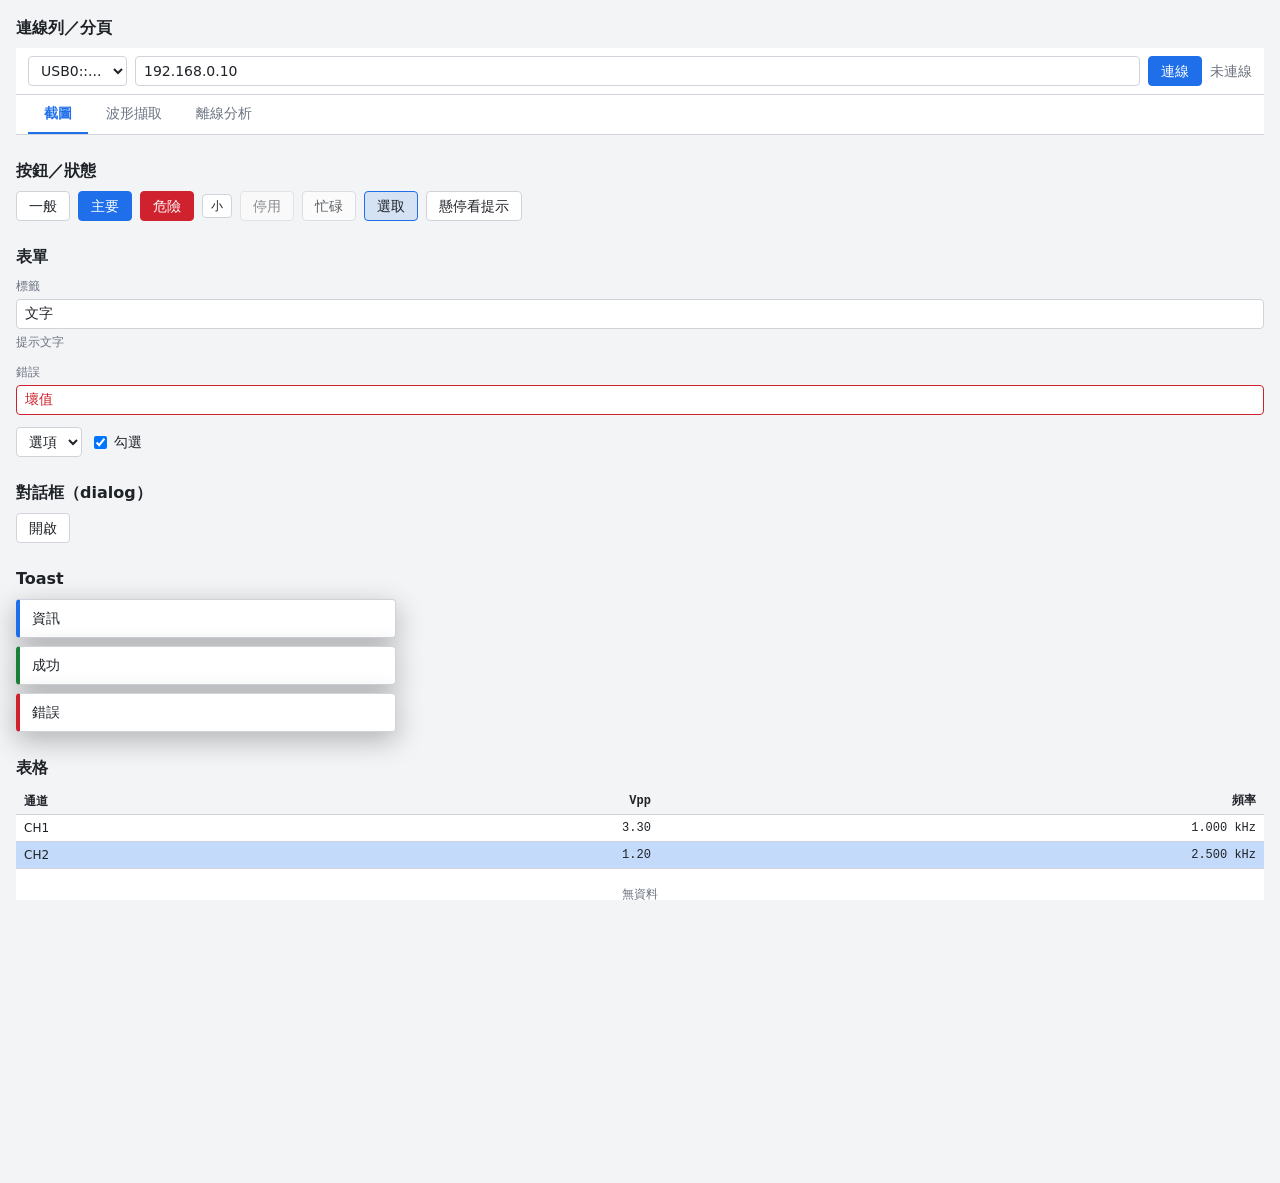
==== scope_tool/web/static/styleguide.html @ b8561c3a "P1：後端橋接、分析服務、圖表核心、表格/游標、連線/截圖/擷取頁、樣式（各 lane 自檢通過） Co-Authored-By: Claude Sonnet 5.5 <noreply@anthrop" ====
<!doctype html>
<html lang="zh-Hant"><head><meta charset="utf-8"><meta name="viewport" content="width=device-width, initial-scale=1">
<title>樣式指南</title><link rel="stylesheet" href="css/app.css"><link rel="stylesheet" href="css/analysis.css">
<style>body{overflow:auto;padding:16px}section{margin-bottom:24px}h2{font-size:16px;margin:0 0 8px}</style></head>
<body>
<section><h2>連線列／分頁</h2>
<div class="connbar"><select class="select"><option>USB0::...</option></select><input class="input grow" value="192.168.0.10"><button class="btn btn--primary">連線</button><span class="muted">未連線</span></div>
<div class="tabs"><button class="tab tab--active">截圖</button><button class="tab">波形擷取</button><button class="tab">離線分析</button></div></section>
<section><h2>按鈕／狀態</h2><div class="row">
<button class="btn">一般</button><button class="btn btn--primary">主要</button><button class="btn btn--danger">危險</button><button class="btn btn--small">小</button>
<button class="btn is-disabled">停用</button><button class="btn is-busy">忙碌</button><button class="btn is-selected">選取</button><button class="btn" data-tip="這是 tooltip">懸停看提示</button></div></section>
<section><h2>表單</h2>
<div class="field"><label class="field__label">標籤</label><input class="input" value="文字"><span class="field__hint">提示文字</span></div>
<div class="field"><label class="field__label">錯誤</label><input class="input is-error" value="壞值"></div>
<div class="row"><select class="select"><option>選項</option></select><label class="check"><input type="checkbox" checked>勾選</label></div></section>
<section><h2>對話框（dialog）</h2><button class="btn" onclick="document.getElementById('d').showModal()">開啟</button>
<dialog id="d" class="dlg"><h3 class="dlg__title">標題</h3><div class="dlg__body"><p class="dlg__msg">訊息內容</p></div>
<div class="dlg__actions"><button class="btn" onclick="d.close()">取消</button><button class="btn btn--primary" onclick="d.close()">確定</button></div></dialog></section>
<section><h2>Toast</h2><div class="toast-host" style="position:static"><div class="toast toast--info">資訊</div><div class="toast toast--ok">成功</div><div class="toast toast--error">錯誤</div></div></section>
<section><h2>表格</h2><table class="table table--num"><thead><tr><th>通道</th><th>Vpp</th><th>頻率</th></tr></thead>
<tbody><tr><td>CH1</td><td>3.30</td><td>1.000 kHz</td></tr><tr class="is-selected"><td>CH2</td><td>1.20</td><td>2.500 kHz</td></tr><tr><td colspan="3" class="table__empty">無資料</td></tr></tbody></table></section>
<section><h2>分析頁工具列／通道列</h2><div class="analysis__toolbar"><button class="btn btn--small">載入</button><span class="muted">toolbar</span></div>
<div class="chanbar" style="margin-top:8px"><span class="chip chip--selected"><span class="chip__name" style="color:var(--c-ch1)">CH1</span><button class="chip__remove">×</button></span>
<span class="chip"><span class="chip__name" style="color:var(--c-ch2)">CH2</span><button class="chip__remove">×</button></span></div></section>
<section><h2>通道色</h2><div class="row" style="background:var(--c-plot-bg);padding:8px">
<b style="color:var(--c-ch1)">CH1</b><b style="color:var(--c-ch2)">CH2</b><b style="color:var(--c-ch3)">CH3</b><b style="color:var(--c-ch4)">CH4</b><b style="color:var(--c-ch5)">CH5</b><b style="color:var(--c-ch6)">CH6</b></div></section>
</body></html>
---- scope_tool/web/static/css/app.css ----
/* 示波器工具 App 樣式（L6）。淺色主題；僅圖區為黑底。無外部字型／URL。 */
:root {
  --c-bg: #f3f4f6; --c-surface: #fff; --c-border: #d0d4da;
  --c-text: #1f2328; --c-text-dim: #6b7280;
  --c-accent: #1f6feb; --c-accent-text: #fff;
  --c-danger: #cf222e; --c-ok: #1a7f37; --c-warn: #9a6700; --c-focus: #4493f8;
  --c-plot-bg: #000; --c-plot-grid: #2a2a2a; --c-plot-axis: #888; --c-plot-text: #ddd;
  --c-ch1: #ffcc00; --c-ch2: #00d0ff; --c-ch3: #ff5fbf; --c-ch4: #7be36b; --c-ch5: #ff8a3d; --c-ch6: #b79cff;
  --c-cursor1: #ffffff; --c-cursor2: #ff6b6b;
  --sp-1: 4px; --sp-2: 8px; --sp-3: 12px; --sp-4: 16px;
  --font-ui: "PingFang TC", "Microsoft JhengHei", system-ui, sans-serif;
  --font-mono: ui-monospace, Menlo, Consolas, "Courier New", monospace;
  --fs-sm: 12px; --fs-base: 14px; --fs-lg: 16px;
  --radius: 4px; --shadow-dlg: 0 8px 28px rgba(0,0,0,.28); --h-control: 30px;
}
*, *::before, *::after { box-sizing: border-box; }
html, body { margin: 0; height: 100%; overflow-x: hidden; }
body { background: var(--c-bg); color: var(--c-text); font: var(--fs-base)/1.5 var(--font-ui); }
[hidden] { display: none !important; }
:focus-visible { outline: 2px solid var(--c-focus); outline-offset: 1px; }

/* 外框：連線列／分頁／頁面 */
.app { display: flex; flex-direction: column; height: 100vh; min-width: 0; }
.connbar { display: flex; flex-wrap: wrap; align-items: center; gap: var(--sp-2); padding: var(--sp-2) var(--sp-3);
  background: var(--c-surface); border-bottom: 1px solid var(--c-border); }
.tabs { display: flex; gap: 2px; padding: 0 var(--sp-3); background: var(--c-surface); border-bottom: 1px solid var(--c-border); }
.tab { font: inherit; padding: var(--sp-2) var(--sp-4); border: 0; border-bottom: 2px solid transparent;
  background: none; color: var(--c-text-dim); cursor: pointer; }
.tab:hover { color: var(--c-text); }
.tab--active { color: var(--c-accent); border-bottom-color: var(--c-accent); font-weight: 600; }
.pages { flex: 1; min-height: 0; position: relative; }
.page { position: absolute; inset: 0; overflow: auto; padding: var(--sp-3); }
.legacy-warning { padding: var(--sp-4); background: #fff8c5; color: var(--c-warn); border-bottom: 1px solid var(--c-warn); }

/* 控制項 */
.btn, .input, .select { font: inherit; height: var(--h-control); border-radius: var(--radius); border: 1px solid var(--c-border);
  background: var(--c-surface); color: var(--c-text); }
.btn { padding: 0 var(--sp-3); cursor: pointer; white-space: nowrap; }
.btn:hover { border-color: var(--c-accent); }
.btn--primary { background: var(--c-accent); border-color: var(--c-accent); color: var(--c-accent-text); }
.btn--primary:hover { filter: brightness(1.1); }
.btn--danger { background: var(--c-danger); border-color: var(--c-danger); color: #fff; }
.btn--small { height: 24px; padding: 0 var(--sp-2); font-size: var(--fs-sm); }
.input, .select { padding: 0 var(--sp-2); min-width: 0; }
.input:focus, .select:focus { border-color: var(--c-focus); outline: none; box-shadow: 0 0 0 2px color-mix(in srgb, var(--c-focus) 35%, transparent); }
.check { display: inline-flex; align-items: center; gap: var(--sp-1); cursor: pointer; }
.field { display: flex; flex-direction: column; gap: var(--sp-1); margin-bottom: var(--sp-3); }
.field__label { font-size: var(--fs-sm); color: var(--c-text-dim); }
.field__hint { font-size: var(--fs-sm); color: var(--c-text-dim); }
.row { display: flex; flex-wrap: wrap; align-items: center; gap: var(--sp-2); }
.grow { flex: 1 1 0; min-width: 0; }
.muted { color: var(--c-text-dim); }

/* 狀態（任何元素可加） */
.is-disabled, :disabled { opacity: .5; cursor: not-allowed; pointer-events: none; }
.is-busy { cursor: progress; opacity: .7; pointer-events: none; }
.is-error { border-color: var(--c-danger) !important; color: var(--c-danger); }
.is-selected { background: color-mix(in srgb, var(--c-accent) 14%, transparent); border-color: var(--c-accent); }

/* 對話框／toast */
.dlg { border: 1px solid var(--c-border); border-radius: 8px; padding: 0; min-width: 320px; max-width: min(560px, 92vw);
  background: var(--c-surface); color: var(--c-text); box-shadow: var(--shadow-dlg); }
.dlg::backdrop { background: rgba(0,0,0,.4); }
.dlg__title { margin: 0; padding: var(--sp-3) var(--sp-4); font-size: var(--fs-lg); font-weight: 600; border-bottom: 1px solid var(--c-border); }
.dlg__body { padding: var(--sp-4); }
.dlg__msg { margin: 0 0 var(--sp-3); white-space: pre-wrap; word-break: break-word; }
.dlg__actions { display: flex; justify-content: flex-end; gap: var(--sp-2); padding: var(--sp-3) var(--sp-4); border-top: 1px solid var(--c-border); }
.toast-host { position: fixed; right: var(--sp-4); bottom: var(--sp-4); z-index: 1000; display: flex; flex-direction: column; gap: var(--sp-2); max-width: min(380px, 90vw); }
.toast { padding: var(--sp-2) var(--sp-3); border-radius: var(--radius); background: var(--c-surface); border: 1px solid var(--c-border);
  border-left: 4px solid var(--c-accent); box-shadow: var(--shadow-dlg); word-break: break-word; }
.toast--info { border-left-color: var(--c-accent); }
.toast--ok { border-left-color: var(--c-ok); }
.toast--error { border-left-color: var(--c-danger); }

/* 表格 */
.table { width: 100%; border-collapse: collapse; background: var(--c-surface); font-size: var(--fs-sm); }
.table th, .table td { padding: var(--sp-1) var(--sp-2); border-bottom: 1px solid var(--c-border); text-align: left; }
.table th { background: var(--c-bg); font-weight: 600; position: sticky; top: 0; }
.table--num td, .table--num th { text-align: right; font-family: var(--font-mono); font-variant-numeric: tabular-nums; }
.table--num td:first-child, .table--num th:first-child { text-align: left; font-family: var(--font-ui); }
.table__empty { text-align: center !important; color: var(--c-text-dim); padding: var(--sp-4) !important; }
.table tr.is-selected td { background: color-mix(in srgb, var(--c-accent) 14%, transparent); }

/* tooltip：任何元素加 data-tip="文字" */
[data-tip] { position: relative; }
[data-tip]:hover::after { content: attr(data-tip); position: absolute; left: 0; top: 100%; margin-top: 4px; z-index: 900;
  padding: var(--sp-1) var(--sp-2); background: #222; color: #fff; font-size: var(--fs-sm); border-radius: var(--radius);
  white-space: nowrap; pointer-events: none; }

/* 離線分析頁骨架。圖表類別 plot plot__canvas plot__overlay split split__handle 由 L4 analysis.css 定義，此處不重複 */
.analysis { display: grid; grid-template-columns: 240px minmax(0, 1fr); grid-template-rows: auto minmax(0, 1fr) auto;
  grid-template-areas: "tool tool" "side plot" "side results"; gap: var(--sp-2); height: 100%; min-height: 0; }
.analysis__toolbar { grid-area: tool; display: flex; flex-wrap: wrap; align-items: center; gap: var(--sp-2);
  padding: var(--sp-2); background: var(--c-surface); border: 1px solid var(--c-border); border-radius: var(--radius); }
.analysis__side { grid-area: side; overflow: auto; padding: var(--sp-2); background: var(--c-surface); border: 1px solid var(--c-border); border-radius: var(--radius); }
.analysis__plot { grid-area: plot; min-width: 0; min-height: 0; background: var(--c-plot-bg); border-radius: var(--radius); }
.analysis__results { grid-area: results; max-height: 30vh; overflow: auto; background: var(--c-surface); border: 1px solid var(--c-border); border-radius: var(--radius); }
.chanbar { display: flex; flex-wrap: wrap; gap: var(--sp-1); }
.chip { display: inline-flex; align-items: center; gap: var(--sp-1); height: 24px; padding: 0 var(--sp-2); font-size: var(--fs-sm);
  border: 1px solid var(--c-border); border-radius: 12px; background: var(--c-surface); cursor: pointer; }
.chip--selected { border-color: var(--c-accent); background: color-mix(in srgb, var(--c-accent) 14%, transparent); }
.chip__name { max-width: 14em; overflow: hidden; text-overflow: ellipsis; white-space: nowrap; }
.chip__remove { border: 0; background: none; color: var(--c-text-dim); cursor: pointer; padding: 0 2px; font: inherit; }
.chip__remove:hover { color: var(--c-danger); }

/* 窄版（約 900 px 以下）：側欄移到圖上方 */
@media (max-width: 900px) {
  .analysis { grid-template-columns: minmax(0, 1fr); grid-template-rows: auto auto minmax(240px, 1fr) auto;
    grid-template-areas: "tool" "side" "plot" "results"; }
  .analysis__side { max-height: 30vh; }
  .dlg { min-width: 0; }
}
---- scope_tool/web/static/css/analysis.css ----
/* 分析頁（L4）。使用 L6 的 token，均附備援值；圖區黑底。 */
.analysis { display: flex; flex-direction: column; gap: var(--sp-2, 8px); height: 100%; min-height: 560px; }
.analysis__toolbar { flex: 0 0 auto; }
.analysis__body { display: flex; gap: var(--sp-2, 8px); flex: 1 1 auto; min-height: 360px; }
.analysis__side { flex: 0 0 auto; }
.analysis__plot { flex: 1 1 auto; min-width: 0; display: flex; flex-direction: column; gap: 4px; }
.analysis__results { flex: 0 0 auto; max-height: 40vh; overflow: auto; }
.analysis__overview { flex: 0 0 90px; position: relative; background: var(--c-plot-bg, #000); }
.analysis__main { flex: 3 1 0; min-height: 240px; position: relative; background: var(--c-plot-bg, #000); }
.analysis__fft { flex: 2 1 0; min-height: 160px; display: flex; flex-direction: column; background: var(--c-surface, #fff); }
.analysis__fft[hidden], .analysis__overview[hidden] { display: none; }
.analysis__fftbar { display: flex; flex-wrap: wrap; align-items: center; gap: var(--sp-2, 8px); font-size: var(--fs-sm, 12px); }
.analysis__fftplot { flex: 1 1 auto; position: relative; background: var(--c-plot-bg, #000); min-height: 120px; }
.analysis__placeholder { color: var(--c-text-dim, #888); font-size: var(--fs-sm, 12px); padding: var(--sp-1, 4px); }
.plot__canvas { position: absolute; inset: 0; display: block; touch-action: none; user-select: none; }
.plot__overlay { position: absolute; right: 6px; top: 4px; color: var(--c-plot-text, #ccc); font-size: 11px; pointer-events: none; }
@media (max-width: 900px) { .analysis__body { flex-direction: column; } }
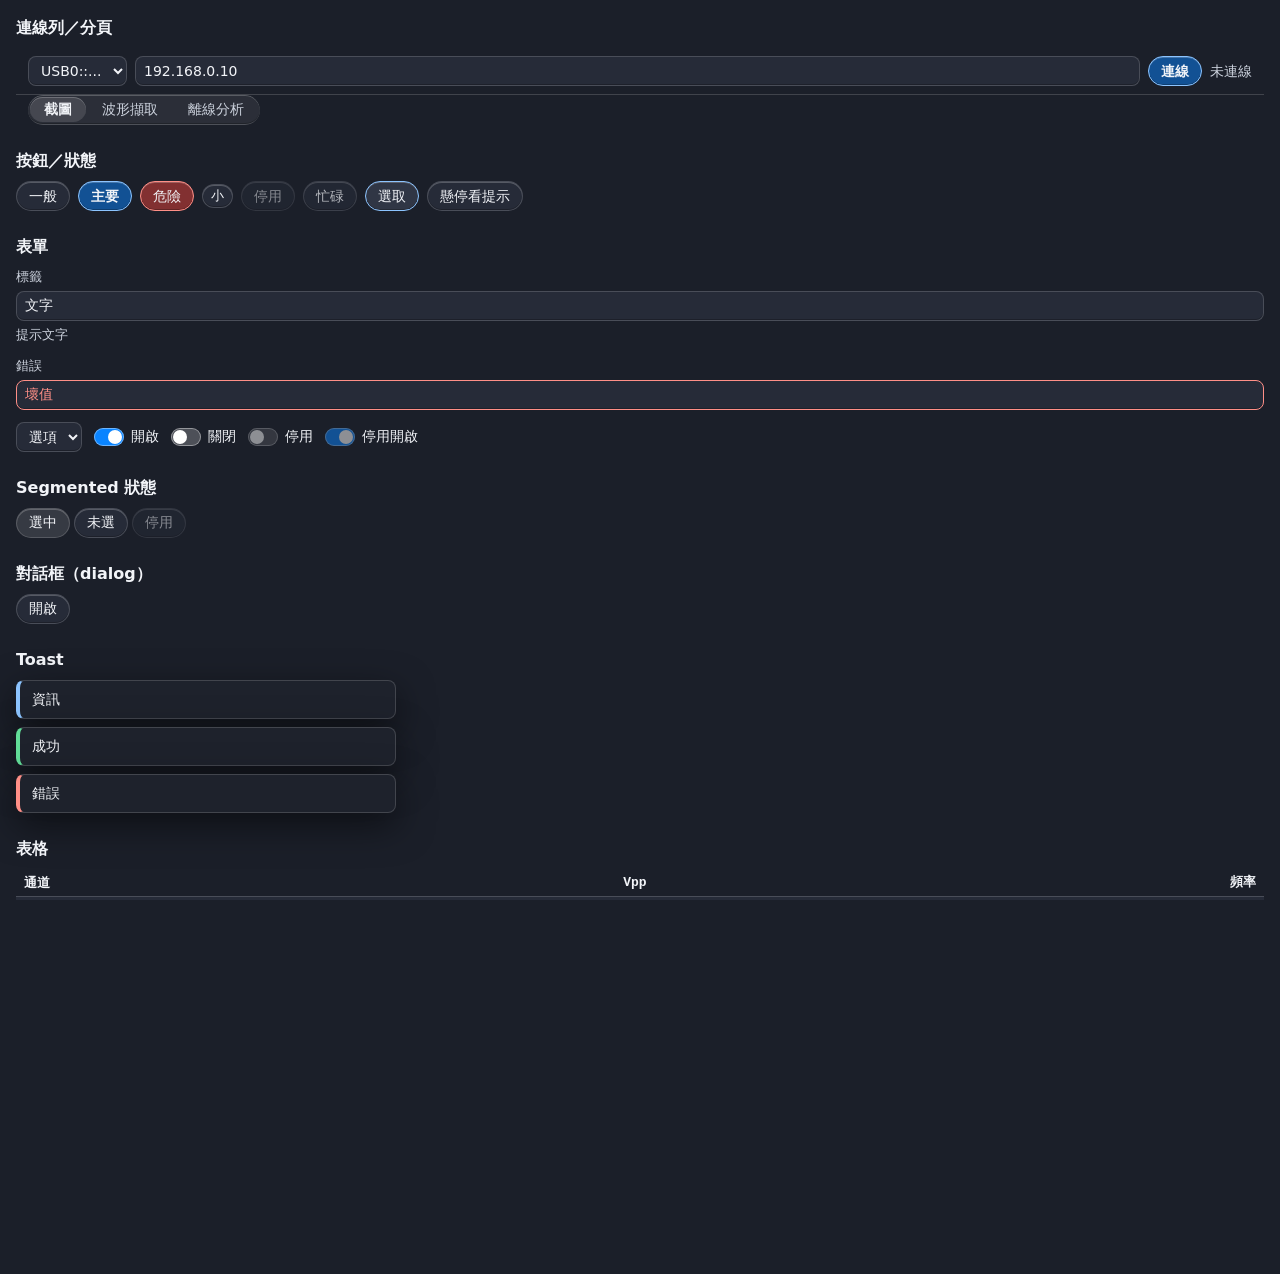
==== commit 00845608: "Liquid Glass P1：tokens、glass.css、全域元件、降級、glass_smoke 檢查 Co-Authored-By: Claude Sonnet 5.5 <noreply@a" ====
--- a/scope_tool/web/static/styleguide.html
+++ b/scope_tool/web/static/styleguide.html
@@ -1,6 +1,7 @@
 <!doctype html>
 <html lang="zh-Hant"><head><meta charset="utf-8"><meta name="viewport" content="width=device-width, initial-scale=1">
 <title>樣式指南</title><link rel="stylesheet" href="css/app.css"><link rel="stylesheet" href="css/analysis.css">
+<link rel="stylesheet" href="css/glass.css">
 <style>body{overflow:auto;padding:16px}section{margin-bottom:24px}h2{font-size:16px;margin:0 0 8px}</style></head>
 <body>
 <section><h2>連線列／分頁</h2>
@@ -8,11 +9,12 @@
 <div class="tabs"><button class="tab tab--active">截圖</button><button class="tab">波形擷取</button><button class="tab">離線分析</button></div></section>
 <section><h2>按鈕／狀態</h2><div class="row">
 <button class="btn">一般</button><button class="btn btn--primary">主要</button><button class="btn btn--danger">危險</button><button class="btn btn--small">小</button>
-<button class="btn is-disabled">停用</button><button class="btn is-busy">忙碌</button><button class="btn is-selected">選取</button><button class="btn" data-tip="這是 tooltip">懸停看提示</button></div></section>
+<button class="btn" disabled>停用</button><button class="btn is-busy">忙碌</button><button class="btn is-selected">選取</button><button class="btn" data-tip="這是 tooltip">懸停看提示</button></div></section>
 <section><h2>表單</h2>
 <div class="field"><label class="field__label">標籤</label><input class="input" value="文字"><span class="field__hint">提示文字</span></div>
 <div class="field"><label class="field__label">錯誤</label><input class="input is-error" value="壞值"></div>
-<div class="row"><select class="select"><option>選項</option></select><label class="check"><input type="checkbox" checked>勾選</label></div></section>
+<div class="row"><select class="select"><option>選項</option></select><label class="check"><input type="checkbox" checked>開啟</label><label class="check"><input type="checkbox">關閉</label><label class="check"><input type="checkbox" disabled>停用</label><label class="check"><input type="checkbox" checked disabled>停用開啟</label></div></section>
+<section><h2>Segmented 狀態</h2><div class="analysis__resultTabs"><button class="btn" aria-selected="true">選中</button><button class="btn" aria-selected="false">未選</button><button class="btn" disabled>停用</button></div></section>
 <section><h2>對話框（dialog）</h2><button class="btn" onclick="document.getElementById('d').showModal()">開啟</button>
 <dialog id="d" class="dlg"><h3 class="dlg__title">標題</h3><div class="dlg__body"><p class="dlg__msg">訊息內容</p></div>
 <div class="dlg__actions"><button class="btn" onclick="d.close()">取消</button><button class="btn btn--primary" onclick="d.close()">確定</button></div></dialog></section>
--- a/scope_tool/web/static/css/app.css
+++ b/scope_tool/web/static/css/app.css
@@ -1,17 +1,27 @@
-/* 示波器工具 App 樣式（L6）。淺色主題；僅圖區為黑底。無外部字型／URL。 */
+/* 示波器工具 App 樣式（L6）。Liquid Glass 深色單一主題；圖區為黑底。無外部字型／URL。 */
 :root {
-  --c-bg: #f3f4f6; --c-surface: #fff; --c-border: #d0d4da;
-  --c-text: #1f2328; --c-text-dim: #6b7280;
-  --c-accent: #1f6feb; --c-accent-text: #fff;
-  --c-danger: #cf222e; --c-ok: #1a7f37; --c-warn: #9a6700; --c-focus: #4493f8;
-  --c-plot-bg: #000; --c-plot-grid: #2a2a2a; --c-plot-axis: #888; --c-plot-text: #ddd;
-  --c-ch1: #ffcc00; --c-ch2: #00d0ff; --c-ch3: #ff5fbf; --c-ch4: #7be36b; --c-ch5: #ff8a3d; --c-ch6: #b79cff;
-  --c-cursor1: #ffffff; --c-cursor2: #ff6b6b;
+  color-scheme: dark;
+  --bg-app: radial-gradient(120% 80% at 15% 0%, #343a4a 0%, transparent 60%), linear-gradient(160deg, #2b3040 0%, #1d212c 55%, #12141b 100%);
+  --c-bg: #1b1f29; --c-surface: #262b38; --c-surface-hi: #303645;
+  --c-overlay: rgba(30,34,44,.94); --c-overlay-solid: #1e222c;
+  --c-border: rgba(255,255,255,.16); --c-border-strong: rgba(255,255,255,.40);
+  --glass-fill: rgba(255,255,255,.07); --glass-fill-hover: rgba(255,255,255,.12); --glass-fill-active: rgba(255,255,255,.12);
+  --glass-hi: inset 0 1px 0 rgba(255,255,255,.22); --glass-lo: inset 0 -1px 0 rgba(0,0,0,.25);
+  --shadow-glass: 0 6px 20px rgba(0,0,0,.30);
+  --c-text: #f2f4f8; --c-text-dim: #cdd3de;
+  --c-accent: #8cc4ff; --c-accent-text: #0b1220; --c-primary-fill: rgba(10,132,255,.50);
+  --c-danger: #ff8f87; --c-danger-fill: rgba(255,69,58,.45);
+  --c-ok: #62dd98; --c-warn: #f7cd5f; --c-focus: #9cc8ff;
+  --radius-ctl: 8px; --radius-lg: 16px; --radius-pill: 999px;
+  --c-plot-bg: #000; --c-plot-grid: #3a3a3a; --c-plot-axis: #8a8a8a; --c-plot-text: #d4d4d4;
+  --c-amber: #f5b942; --c-fft-trace: #b79cff; --c-fft-peak: #ff8f6b; --c-ov-window: #78a0ff; --c-ov-shade: rgba(120,160,255,.25);
+  --c-ch1: #F0E442; --c-ch2: #56B4E9; --c-ch3: #E58FC4; --c-ch4: #3DD6A3; --c-ch5: #E69F00; --c-ch6: #b79cff;
+  --c-cursor1: #ffffff; --c-cursor2: #ff8f6b;
   --sp-1: 4px; --sp-2: 8px; --sp-3: 12px; --sp-4: 16px;
   --font-ui: "PingFang TC", "Microsoft JhengHei", system-ui, sans-serif;
   --font-mono: ui-monospace, Menlo, Consolas, "Courier New", monospace;
-  --fs-sm: 12px; --fs-base: 14px; --fs-lg: 16px;
-  --radius: 4px; --shadow-dlg: 0 8px 28px rgba(0,0,0,.28); --h-control: 30px;
+  --fs-xs: 12px; --fs-sm: 13px; --fs-base: 14px; --fs-lg: 16px;
+  --radius: 4px; --shadow-dlg: 0 12px 36px rgba(0,0,0,.50); --h-control: 30px;
 }
 *, *::before, *::after { box-sizing: border-box; }
 html, body { margin: 0; height: 100%; overflow-x: hidden; }
@@ -20,29 +30,35 @@
 :focus-visible { outline: 2px solid var(--c-focus); outline-offset: 1px; }
 
 /* 外框：連線列／分頁／頁面 */
-.app { display: flex; flex-direction: column; height: 100vh; min-width: 0; }
+.app { background: var(--bg-app); display: flex; flex-direction: column; height: 100vh; min-width: 0; }
 .connbar { display: flex; flex-wrap: wrap; align-items: center; gap: var(--sp-2); padding: var(--sp-2) var(--sp-3);
-  background: var(--c-surface); border-bottom: 1px solid var(--c-border); }
-.tabs { display: flex; gap: 2px; padding: 0 var(--sp-3); background: var(--c-surface); border-bottom: 1px solid var(--c-border); }
-.tab { font: inherit; padding: var(--sp-2) var(--sp-4); border: 0; border-bottom: 2px solid transparent;
+  background: transparent; border-bottom: 1px solid var(--c-border); }
+.tabs { display: flex; gap: 2px; width: fit-content; margin: 0 var(--sp-3); padding: 2px;
+  background: var(--glass-fill); border-bottom: 1px solid var(--c-border); border-radius: var(--radius-pill); box-shadow: var(--glass-hi), var(--glass-lo); }
+.tab { font: inherit; padding: 2px 14px; border: 0; border-radius: var(--radius-pill);
   background: none; color: var(--c-text-dim); cursor: pointer; }
-.tab:hover { color: var(--c-text); }
-.tab--active { color: var(--c-accent); border-bottom-color: var(--c-accent); font-weight: 600; }
+.tab:hover { color: var(--c-text); background: var(--glass-fill-hover); }
+.tab--active { color: var(--c-text); background: var(--glass-fill-active); box-shadow: var(--glass-hi); font-weight: 600; }
 .pages { flex: 1; min-height: 0; position: relative; }
 .page { position: absolute; inset: 0; overflow: auto; padding: var(--sp-3); }
-.legacy-warning { padding: var(--sp-4); background: #fff8c5; color: var(--c-warn); border-bottom: 1px solid var(--c-warn); }
+.legacy-warning { padding: var(--sp-4); background: color-mix(in srgb, var(--c-warn) 15%, var(--c-surface)); color: var(--c-warn); border-bottom: 1px solid var(--c-warn); }
 
 /* 控制項 */
 .btn, .input, .select { font: inherit; height: var(--h-control); border-radius: var(--radius); border: 1px solid var(--c-border);
   background: var(--c-surface); color: var(--c-text); }
-.btn { padding: 0 var(--sp-3); cursor: pointer; white-space: nowrap; }
-.btn:hover { border-color: var(--c-accent); }
-.btn--primary { background: var(--c-accent); border-color: var(--c-accent); color: var(--c-accent-text); }
-.btn--primary:hover { filter: brightness(1.1); }
-.btn--danger { background: var(--c-danger); border-color: var(--c-danger); color: #fff; }
+.btn { border-radius: var(--radius-pill); box-shadow: var(--glass-hi), var(--glass-lo); transition: background-color 120ms, border-color 120ms; padding: 0 var(--sp-3); cursor: pointer; white-space: nowrap; }
+.btn:hover { background: var(--c-surface-hi); border-color: var(--c-accent); }
+.connbar .btn { background: var(--glass-fill); }
+.connbar .btn:hover { background: var(--glass-fill-hover); }
+.btn.btn--primary { background: var(--c-primary-fill); border-color: var(--c-accent); color: var(--c-text); font-weight: 600; }
+.btn.btn--primary:hover { background: color-mix(in srgb, var(--c-primary-fill) 90%, #0a84ff); }
+.btn.btn--danger { background: var(--c-danger-fill); border-color: var(--c-danger); color: var(--c-text); }
+.btn.btn--danger:hover { background: color-mix(in srgb, var(--c-danger-fill) 90%, #ff453a); }
+.btn:active { box-shadow: inset 0 1px 2px rgba(0,0,0,.35); }
 .btn--small { height: 24px; padding: 0 var(--sp-2); font-size: var(--fs-sm); }
-.input, .select { padding: 0 var(--sp-2); min-width: 0; }
-.input:focus, .select:focus { border-color: var(--c-focus); outline: none; box-shadow: 0 0 0 2px color-mix(in srgb, var(--c-focus) 35%, transparent); }
+.input, .select { border-radius: var(--radius-ctl); box-shadow: var(--glass-lo); padding: 0 var(--sp-2); min-width: 0; }
+.input:focus, .select:focus { border-color: var(--c-focus); outline: 2px solid var(--c-focus); outline-offset: 1px; }
+.select option { background: var(--c-overlay-solid); color: var(--c-text); }
 .check { display: inline-flex; align-items: center; gap: var(--sp-1); cursor: pointer; }
 .field { display: flex; flex-direction: column; gap: var(--sp-1); margin-bottom: var(--sp-3); }
 .field__label { font-size: var(--fs-sm); color: var(--c-text-dim); }
@@ -55,18 +71,18 @@
 .is-disabled, :disabled { opacity: .5; cursor: not-allowed; pointer-events: none; }
 .is-busy { cursor: progress; opacity: .7; pointer-events: none; }
 .is-error { border-color: var(--c-danger) !important; color: var(--c-danger); }
-.is-selected { background: color-mix(in srgb, var(--c-accent) 14%, transparent); border-color: var(--c-accent); }
+.is-selected { background: var(--c-surface-hi); border-color: var(--c-accent); }
 
 /* 對話框／toast */
-.dlg { border: 1px solid var(--c-border); border-radius: 8px; padding: 0; min-width: 320px; max-width: min(560px, 92vw);
-  background: var(--c-surface); color: var(--c-text); box-shadow: var(--shadow-dlg); }
-.dlg::backdrop { background: rgba(0,0,0,.4); }
+.dlg { border: 1px solid var(--c-border); border-radius: var(--radius-lg); padding: 0; min-width: 320px; max-width: min(560px, 92vw);
+  background: var(--c-overlay-solid); color: var(--c-text); box-shadow: var(--glass-hi), var(--shadow-dlg); }
+.dlg::backdrop { background: rgba(5,7,12,.55); }
 .dlg__title { margin: 0; padding: var(--sp-3) var(--sp-4); font-size: var(--fs-lg); font-weight: 600; border-bottom: 1px solid var(--c-border); }
 .dlg__body { padding: var(--sp-4); }
 .dlg__msg { margin: 0 0 var(--sp-3); white-space: pre-wrap; word-break: break-word; }
 .dlg__actions { display: flex; justify-content: flex-end; gap: var(--sp-2); padding: var(--sp-3) var(--sp-4); border-top: 1px solid var(--c-border); }
 .toast-host { position: fixed; right: var(--sp-4); bottom: var(--sp-4); z-index: 1000; display: flex; flex-direction: column; gap: var(--sp-2); max-width: min(380px, 90vw); }
-.toast { padding: var(--sp-2) var(--sp-3); border-radius: var(--radius); background: var(--c-surface); border: 1px solid var(--c-border);
+.toast { padding: var(--sp-2) var(--sp-3); border-radius: var(--radius-ctl); background: var(--c-overlay-solid); border: 1px solid var(--c-border);
   border-left: 4px solid var(--c-accent); box-shadow: var(--shadow-dlg); word-break: break-word; }
 .toast--info { border-left-color: var(--c-accent); }
 .toast--ok { border-left-color: var(--c-ok); }
@@ -79,12 +95,12 @@
 .table--num td, .table--num th { text-align: right; font-family: var(--font-mono); font-variant-numeric: tabular-nums; }
 .table--num td:first-child, .table--num th:first-child { text-align: left; font-family: var(--font-ui); }
 .table__empty { text-align: center !important; color: var(--c-text-dim); padding: var(--sp-4) !important; }
-.table tr.is-selected td { background: color-mix(in srgb, var(--c-accent) 14%, transparent); }
+.table tr.is-selected td { background: var(--c-surface-hi); }
 
 /* tooltip：任何元素加 data-tip="文字" */
 [data-tip] { position: relative; }
 [data-tip]:hover::after { content: attr(data-tip); position: absolute; left: 0; top: 100%; margin-top: 4px; z-index: 900;
-  padding: var(--sp-1) var(--sp-2); background: #222; color: #fff; font-size: var(--fs-sm); border-radius: var(--radius);
+  padding: var(--sp-1) var(--sp-2); background: var(--c-overlay-solid); color: var(--c-text); box-shadow: inset 0 0 0 1px var(--c-border); font-size: var(--fs-sm); border-radius: var(--radius);
   white-space: nowrap; pointer-events: none; }
 
 /* 離線分析頁骨架。圖表類別 plot plot__canvas plot__overlay split split__handle 由 L4 analysis.css 定義，此處不重複 */
@@ -94,19 +110,60 @@
   padding: var(--sp-2); background: var(--c-surface); border: 1px solid var(--c-border); border-radius: var(--radius); }
 .analysis__side { grid-area: side; overflow: auto; padding: var(--sp-2); background: var(--c-surface); border: 1px solid var(--c-border); border-radius: var(--radius); }
 .analysis__plot { grid-area: plot; min-width: 0; min-height: 0; background: var(--c-plot-bg); border-radius: var(--radius); }
-.analysis__results { grid-area: results; max-height: 30vh; overflow: auto; background: var(--c-surface); border: 1px solid var(--c-border); border-radius: var(--radius); }
-.chanbar { display: flex; flex-wrap: wrap; gap: var(--sp-1); }
-.chip { display: inline-flex; align-items: center; gap: var(--sp-1); height: 24px; padding: 0 var(--sp-2); font-size: var(--fs-sm);
-  border: 1px solid var(--c-border); border-radius: 12px; background: var(--c-surface); cursor: pointer; }
-.chip--selected { border-color: var(--c-accent); background: color-mix(in srgb, var(--c-accent) 14%, transparent); }
-.chip__name { max-width: 14em; overflow: hidden; text-overflow: ellipsis; white-space: nowrap; }
+.analysis__results { grid-area: results; overflow: auto; background: var(--c-surface); border: 1px solid var(--c-border); border-radius: var(--radius); }
+.chanbar { display: grid; grid-auto-flow: column; grid-template-columns: auto; grid-auto-columns: var(--chanbar-col, 236px); gap: var(--sp-1) var(--sp-2); justify-content: start; overflow-x: auto; overflow-y: hidden; max-width: 100%; min-width: 0; padding: 2px var(--sp-1); }
+.chanbar__col { display: flex; flex-direction: column; gap: 2px; min-width: 0; }
+.chip { width: 100%; min-width: 0; display: inline-flex; align-items: center; gap: var(--sp-1); height: 24px; padding: 0 var(--sp-2); font-size: var(--fs-sm);
+  border: 1px solid var(--c-border); border-radius: var(--radius-pill); background: var(--c-surface); cursor: pointer; }
+.chip--selected { border-color: var(--c-accent); background: var(--c-surface-hi); }
+.chip__name { flex: 0 1 auto; overflow: hidden; text-overflow: ellipsis; white-space: nowrap; }
+.chip__scale { margin-left: auto; white-space: nowrap; font-variant-numeric: tabular-nums; }
 .chip__remove { border: 0; background: none; color: var(--c-text-dim); cursor: pointer; padding: 0 2px; font: inherit; }
 .chip__remove:hover { color: var(--c-danger); }
 
-/* 窄版（約 900 px 以下）：側欄移到圖上方 */
-@media (max-width: 900px) {
-  .analysis { grid-template-columns: minmax(0, 1fr); grid-template-rows: auto auto minmax(240px, 1fr) auto;
-    grid-template-areas: "tool" "side" "plot" "results"; }
-  .analysis__side { max-height: 30vh; }
-  .dlg { min-width: 0; }
+/* 窄版保留側邊窄軌，尺寸由 L4 計算。 */
+@media (max-width: 899px) { .dlg { min-width: 0; } }
+
+.chanbar__toggle { align-self: start; position: sticky; left: 0; z-index: 1; background: var(--c-surface); }
+.dcap { display: grid; grid-template-columns: repeat(auto-fit, minmax(440px, 1fr)); gap: var(--sp-3); align-items: start; }
+.dcap__card { min-width: 0; background: var(--c-surface); border: 1px solid var(--c-border); border-radius: var(--radius); padding: var(--sp-3); }
+.dcap__title { margin: 0 0 var(--sp-2); font-size: var(--fs-lg); }
+
+/* 全域材質；不改既有版面幾何。 */
+.dcap__card, .analysis__toolbar, .analysis__side {
+  background: var(--glass-fill); border-color: var(--c-border); box-shadow: var(--glass-hi), var(--glass-lo), var(--shadow-glass);
 }
+.dcap__card { border-radius: var(--radius-lg); }
+.analysis__toolbar, .analysis__side { border-radius: var(--radius-ctl); }
+.table tr.is-selected { background: var(--c-surface); }
+.table tbody tr:hover td { background: var(--c-surface-hi); }
+.table tr.is-selected td:first-child { box-shadow: inset 3px 0 0 var(--c-accent); }
+
+/* 設定類勾選框；chip 與欄位選單保留原生勾選。 */
+input[type=checkbox] { accent-color: #0a84ff; }
+input[type=checkbox]:not(.chip input):not(.results__choices input) {
+  appearance: none; width: 30px; height: 18px; flex-shrink: 0; position: relative;
+  border-radius: var(--radius-pill); background: rgba(255,255,255,.22); border-style: none; box-shadow: inset 0 0 0 1px var(--c-border-strong);
+}
+input[type=checkbox]:not(.chip input):not(.results__choices input)::before {
+  content: ""; position: absolute; width: 14px; height: 14px; left: 2px; top: 2px; border-radius: var(--radius-pill); background: #fff;
+}
+input[type=checkbox]:not(.chip input):not(.results__choices input):checked { background: #0a84ff; }
+input[type=checkbox]:not(.chip input):not(.results__choices input):checked::before { left: 14px; }
+input[type=checkbox]:focus-visible { outline: 2px solid var(--c-focus); outline-offset: 1px; }
+
+/* P1 降級預先涵蓋 P3 葉節點浮層。 */
+@supports not ((backdrop-filter: blur(1px)) or (-webkit-backdrop-filter: blur(1px))) {
+  :root { --c-overlay: var(--c-overlay-solid); }
+  .dlg, .toast, .results__choices, [data-tip]:hover::after { background: var(--c-overlay-solid); }
+}
+@media (prefers-reduced-transparency: reduce), (prefers-contrast: more) {
+  :root { --glass-fill: var(--c-surface); --glass-fill-hover: var(--c-surface-hi); --glass-fill-active: var(--c-surface-hi);
+    --c-overlay: var(--c-overlay-solid); --c-border: var(--c-border-strong); }
+  .dlg, .toast, .results__choices, [data-tip]:hover::after { background: var(--c-overlay-solid); -webkit-backdrop-filter: none; backdrop-filter: none; }
+}
+@media (forced-colors: active) {
+  input[type=checkbox]:not(.chip input):not(.results__choices input) { appearance: auto; width: auto; height: auto; border-style: revert; box-shadow: none; }
+  input[type=checkbox]:not(.chip input):not(.results__choices input)::before { content: none; }
+}
+@media (prefers-reduced-motion: reduce) { * { transition: none !important; } }
--- a/scope_tool/web/static/css/analysis.css
+++ b/scope_tool/web/static/css/analysis.css
@@ -1,17 +1,177 @@
-/* 分析頁（L4）。使用 L6 的 token，均附備援值；圖區黑底。 */
-.analysis { display: flex; flex-direction: column; gap: var(--sp-2, 8px); height: 100%; min-height: 560px; }
-.analysis__toolbar { flex: 0 0 auto; }
-.analysis__body { display: flex; gap: var(--sp-2, 8px); flex: 1 1 auto; min-height: 360px; }
-.analysis__side { flex: 0 0 auto; }
-.analysis__plot { flex: 1 1 auto; min-width: 0; display: flex; flex-direction: column; gap: 4px; }
-.analysis__results { flex: 0 0 auto; max-height: 40vh; overflow: auto; }
-.analysis__overview { flex: 0 0 90px; position: relative; background: var(--c-plot-bg, #000); }
-.analysis__main { flex: 3 1 0; min-height: 240px; position: relative; background: var(--c-plot-bg, #000); }
-.analysis__fft { flex: 2 1 0; min-height: 160px; display: flex; flex-direction: column; background: var(--c-surface, #fff); }
-.analysis__fft[hidden], .analysis__overview[hidden] { display: none; }
-.analysis__fftbar { display: flex; flex-wrap: wrap; align-items: center; gap: var(--sp-2, 8px); font-size: var(--fs-sm, 12px); }
-.analysis__fftplot { flex: 1 1 auto; position: relative; background: var(--c-plot-bg, #000); min-height: 120px; }
+/* L4：尺寸由 clampLayout 指定；每個 canvas 有獨立且不可壓縮的容器。 */
+.analysis { overflow: hidden; column-gap: 0; row-gap: 0; grid-template-areas: "tool tool tool" "side split plot" "side split results"; }
+.analysis__toolbar { margin-bottom: 8px; min-height: 0; }
+.analysis__sidepanel { grid-area: side; min-width: 0; min-height: 0; display: flex; overflow: hidden; }
+.analysis__sidepanel > .analysis__side { width: 100%; min-height: 0; }
+.analysis__plot { display: flex; flex-direction: column; gap: 0; overflow-x: hidden; }
+.analysis__chanbar { flex: 0 0 auto; background: var(--c-surface); }
+.analysis__overview, .analysis__main { flex: 0 0 auto; position: relative; background: var(--c-plot-bg); }
+.analysis__main { min-height: 270px; }
+.analysis__overview { min-height: 0; }
+.analysis__fftsection { flex: 0 0 auto; min-height: 0; display: flex; flex-direction: column; }
+.analysis__fft { flex: 0 0 auto; min-height: 160px; display: flex; flex-direction: column; overflow: hidden; }
+.analysis__fftbar { height: 40px; flex: 0 0 40px; display: flex; align-items: center; gap: 4px; white-space: nowrap; overflow-x: auto; font-size: 12.5px; background: var(--c-surface); }
+/* FFT 欄位同行，移除全域 .field 的上下排列與底部留白；連捲軸仍容得下 24px 控件。 */
+.analysis__fftbar > *, .analysis__fftbar .row > * { flex-shrink: 0; }
+.analysis__fftbar .row { flex-wrap: nowrap; }
+.analysis__fftbar .field { flex-direction: row; align-items: center; margin-bottom: 0; font-size: 12.5px; line-height: 16px; }
+.analysis__fftbar .input, .analysis__fftbar .select { height: 24px; font-size: 12.5px; }
+.analysis__fftplot { flex: 1 0 120px; min-height: 120px; position: relative; }
+.analysis__lower { font-size: 13px; grid-area: results; min-width: 0; min-height: 0; display: flex; flex-direction: column; overflow: hidden; }
+.analysis__lowerbody { flex: 1 1 0; min-height: 0; display: flex; gap: 8px; overflow: auto; }
+.analysis__lower .analysis__results { flex: 1 1 0; min-width: 0; max-height: none; overflow: auto; }
+.plot__canvas { position: absolute; inset: 0; display: block; touch-action: none; user-select: none; }
+.plot__overlay { position: absolute; right: 6px; top: 4px; color: var(--c-plot-text); font-size: 11px; pointer-events: none; }
+.analysis__splitter { position: relative; flex: 0 0 28px; height: 28px; display: flex; align-items: center; justify-content: center; touch-action: none; cursor: ns-resize; background: var(--c-bg); }
+.analysis__splitter::before { content: ''; position: absolute; left: 0; right: 0; top: 12px; height: 4px; background: var(--c-border); }
+.analysis__splitter--side { grid-area: split; width: 10px; height: auto; cursor: ew-resize; }
+.analysis__splitter--side::before { top: 0; bottom: 0; left: 3px; width: 4px; height: auto; }
+.analysis__splitter > button { position: relative; z-index: 1; height: 24px; padding: 0 3px; font-size: 11px; }
+.analysis__splitter--side > button { width: 20px; min-width: 20px; }
+.analysis__plotTabs { flex: 0 0 28px; height: 28px; background: var(--c-surface); }
+.analysis__plotTabs button { height: 28px; min-width: 80px; }
+.analysis__plotTabs [aria-selected="true"] { background: var(--c-accent); color: white; }
+.analysis--drawer .analysis__sidepanel { position: relative; z-index: 5; width: var(--side-drawer-width); box-shadow: 4px 0 12px #0003; }
+.analysis--drawer .analysis__splitter--side { z-index: 6; transform: translateX(calc(var(--side-drawer-width) - 36px)); }
+
+/* P2a：維持單列 28px，窄視窗可橫捲，不壓縮主圖格內高度。 */
+.analysis__horizontal { background: var(--c-surface); color: var(--c-text); display: flex; flex: 0 0 28px; align-items: center; gap: 4px; white-space: nowrap; overflow-x: auto; font-size: 12.5px; }
+.analysis__horizontal .btn { flex-shrink: 0; padding: 1px 4px; min-height: 22px; }
+.analysis__horizontal [aria-pressed="true"] { background: var(--c-primary, #1676c0); color: #fff; }
+.analysis__hfield { flex-shrink: 0; display: inline-flex; align-items: center; gap: 2px; }
+.analysis__hfield input { width: 140px; min-width: 14ch; min-height: 22px; height: 24px; padding: 1px 4px; font-size: 12.5px; }
+.analysis__hrange { padding: 0 4px; }
+.analysis__hmodes { display: inline-flex; position: sticky; left: 0; z-index: 1; flex: 0 0 auto; gap: 4px; background: var(--c-surface, #fff); }
+
 .analysis__placeholder { color: var(--c-text-dim, #888); font-size: var(--fs-sm, 12px); padding: var(--sp-1, 4px); }
-.plot__canvas { position: absolute; inset: 0; display: block; touch-action: none; user-select: none; }
-.plot__overlay { position: absolute; right: 6px; top: 4px; color: var(--c-plot-text, #ccc); font-size: 11px; pointer-events: none; }
-@media (max-width: 900px) { .analysis__body { flex-direction: column; } }
+.analysis__cursors { flex: 1 1 0; min-height: 0; overflow: auto; padding: 4px 8px; }
+
+
+/* P2b3：B 標題列共用 splitter；內容容器各自捲動，數字與單位不拆行。 */
+/* 左側保留 10px 純拖曳帶，收折鈕與頁籤不得覆蓋。 */
+.analysis__splitter--lower { padding-left: 10px; justify-content: flex-start; gap: 4px; overflow: visible; z-index: 3; }
+.analysis__splitter--lower > button { font-size: 12.5px; }
+.analysis__resultTabs, .results__actions { position: relative; display: flex; align-items: center; gap: 4px; background: var(--c-bg); }
+.analysis__resultTabs { flex: 0 0 auto; }
+.results__actions { margin-left: auto; }
+.analysis__lower .btn, .analysis__lower summary { font-size: 12.5px; padding: 0 5px; }
+.analysis__resultTabs [aria-selected="true"] { border-color: var(--c-accent); color: var(--c-accent); background: var(--c-surface); }
+.analysis__lowerbody { overflow: hidden; }
+.analysis__lowerbody > * { min-width: 0; min-height: 0; overflow: auto; font-size: 13px; }
+.analysis__lowerbody > .analysis__cursors { flex: 0 0 42%; padding: 2px 4px; background: var(--c-surface); }
+.analysis__lowerbody[data-result-tabbed="true"] > *, .analysis__lowerbody > .analysis__peaks { flex: 1 1 0; }
+.results__table { width: 100%; }
+.results__table th, .results__table td { white-space: nowrap; padding: 3px 6px; height: 26px; line-height: 19px; font-size: 13px; }
+.results__menu { position: relative; }
+.results__menu > summary { list-style: none; cursor: pointer; min-width: 24px; text-align: center; }
+.results__choices { position: fixed; z-index: 20; padding: 8px; background: var(--c-surface); border: 1px solid var(--c-border); box-shadow: var(--shadow-dlg); }
+.results__choices label { display: flex; font-size: 13px; }
+.results__info { font-size: 14px; cursor: help; }
+.results__fftinfo { white-space: nowrap; font-size: 12.5px; padding: 2px 6px; }
+.cursors__inputs { display: flex; flex-wrap: wrap; gap: 4px; align-items: center; margin-bottom: 2px; }
+.cursors__field { display: flex; flex: 1 1 0; min-width: 0; flex-direction: column; font-size: 12.5px; line-height: 16px; white-space: nowrap; }
+.cursors__field .input { width: 100%; height: 24px; padding: 0 3px; font-size: 13px; font-family: var(--font-mono); }
+.cursors__inputs > button { flex: 0 0 auto; }
+.cursors__readout { display: grid; grid-template-columns: repeat(4,minmax(0,1fr)); gap: 2px 8px; }
+.cursors__value { display: flex; flex-direction: column; font-size: 12.5px; line-height: 16px; white-space: nowrap; }
+.cursors__value--newrow { grid-column: 1; }
+.cursors__number { font: 13px/18px var(--font-mono); }
+.analysis__cursors .table th, .analysis__cursors .table td { white-space: nowrap; padding: 2px 4px; font-size: 13px; line-height: 18px; }
+
+/* B 區以自身寬度換行；Y 保留負號、小數與單位（如 -12.34 mV），不足時整欄換行。 */
+.analysis__cursors { container-type: inline-size; }
+.cursors__field--x { flex: 2 1 10ch; min-width: 10ch; }
+.cursors__field--y { flex: 1 1 11ch; min-width: 11ch; }
+.cursors__field--x .input { min-width: 10ch; }
+@container (max-width: 430px) {
+  .cursors__readout { grid-template-columns: repeat(2,minmax(0,1fr)); }
+  /* 通道表四欄皆 nowrap，最小內容寬度仍可撐破 width:100%；左右各省 2px，共留回 16px。 */
+  .analysis__cursors .table th, .analysis__cursors .table td { padding: 2px 2px; }
+}
+.results__table th:first-child, .results__table td:first-child { max-width: 18ch; overflow: hidden; text-overflow: ellipsis; }
+.results__table th:last-child, .results__table td:last-child { position: sticky; right: 0; background: var(--c-surface); z-index: 1; }
+
+.analysis__lower .analysis__placeholder { font-size: 13px; }
+
+.analysis__cursorSummary { position: sticky; right: 0; background: var(--c-surface); margin-left: auto; flex: 1 1 240px; min-width: 60px; max-width: 100%; overflow: hidden; text-overflow: ellipsis; white-space: nowrap; font-size: 12.5px; }
+.cursors__sourcefield { display: flex; align-items: center; gap: 4px; min-width: 0; font-size: 12.5px; }
+.cursors__source { min-width: 0; max-width: 12ch; font-size: 13px; }
+
+/* Marker 表在游標分頁使用 B 全寬；狹窄並排時捲動限制在表格容器。 */
+.cursor-results { min-width: 0; max-width: 100%; font-size: 12.5px; }
+.cursor-results__bar { display: flex; align-items: center; gap: 8px; margin-top: 4px; }
+.cursor-results__wrap { max-width: 100%; overflow-x: auto; }
+.cursor-results__table { width: 100%; }
+.analysis__cursors .cursor-results__table th, .analysis__cursors .cursor-results__table td { font-size: 12.5px; padding: 2px; white-space: nowrap; }
+
+/* 浮動僅影響 B 的搬移容器；無遮罩，層級低於對話框與 toast。 */
+.analysis__float { position: fixed; z-index: 15; border: 1px solid var(--c-border); border-radius: var(--radius); background: var(--c-surface); box-shadow: var(--shadow-dlg); box-sizing: border-box; }
+.analysis__floatTitle { flex: 0 0 26px; min-height: 26px; display: flex; align-items: center; gap: 6px; padding: 0 6px; cursor: move; touch-action: none; user-select: none; font-size: 13px; }
+.analysis__floatTitle:focus-visible { outline: 2px solid var(--c-accent); outline-offset: -2px; }
+.analysis__floatCaption { flex: 1; }
+.analysis__floatBar { display: flex; flex-wrap: wrap; flex: 0 0 auto; gap: 4px; padding: 2px 6px; background: var(--c-bg); }
+.analysis__float .results__actions { flex-wrap: wrap; }
+.analysis__float .analysis__lowerbody { width: 100%; }
+.analysis__float .results__table { table-layout: fixed; }
+.analysis__float .results__table th, .analysis__float .results__table td { white-space: normal; overflow-wrap: anywhere; padding: 2px; }
+.analysis__float .results__table th:first-child, .analysis__float .results__table td:first-child { width: 18%; }
+.analysis__float .results__table th:last-child, .analysis__float .results__table td:last-child { width: 20px; }
+.analysis__float .results__fftinfo { white-space: normal; overflow-wrap: anywhere; }
+.analysis__floatHome { font-size: 12.5px; position: relative; background: var(--c-bg); }
+.analysis__floatGrip { position: absolute; touch-action: none; z-index: 2; }
+.analysis__floatGrip[data-edge="n"], .analysis__floatGrip[data-edge="s"] { height: 8px; left: 8px; right: 8px; cursor: ns-resize; }
+.analysis__floatGrip[data-edge="n"] { top: 0; }
+.analysis__floatGrip[data-edge="s"] { bottom: 0; }
+.analysis__floatGrip[data-edge="w"], .analysis__floatGrip[data-edge="e"] { width: 8px; top: 8px; bottom: 8px; cursor: ew-resize; }
+.analysis__floatGrip[data-edge="w"] { left: 0; }
+.analysis__floatGrip[data-edge="e"] { right: 0; }
+.analysis__floatGrip[data-edge="ne"], .analysis__floatGrip[data-edge="nw"], .analysis__floatGrip[data-edge="se"], .analysis__floatGrip[data-edge="sw"] { width: 8px; height: 8px; }
+.analysis__floatGrip[data-edge="ne"], .analysis__floatGrip[data-edge="nw"] { top: 0; }
+.analysis__floatGrip[data-edge="se"], .analysis__floatGrip[data-edge="sw"] { bottom: 0; }
+.analysis__floatGrip[data-edge="ne"], .analysis__floatGrip[data-edge="se"] { right: 0; }
+.analysis__floatGrip[data-edge="nw"], .analysis__floatGrip[data-edge="sw"] { left: 0; }
+.analysis__floatGrip[data-edge="nw"], .analysis__floatGrip[data-edge="se"] { cursor: nwse-resize; }
+.analysis__floatGrip[data-edge="ne"], .analysis__floatGrip[data-edge="sw"] { cursor: nesw-resize; }
+.analysis__floatGrip[data-edge="se"] { border-right: 2px solid var(--c-border); border-bottom: 2px solid var(--c-border); }
+
+/* 時域 Marker 與游標共用 B 區；各表獨立捲動。 */
+.analysis__lowerbody[data-marker-paired="true"] > .analysis__cursors, .analysis__lowerbody[data-marker-paired="true"] > .analysis__markers { flex: 1 1 0; }
+.analysis__markers { flex: 1 1 0; min-width: 0; min-height: 0; overflow: auto; padding: 2px 4px; background: var(--c-surface); font-size: 13px; }
+.analysis__markers .table td, .analysis__markers .table th, .analysis__markers .btn, .analysis__markers .input { white-space: nowrap; padding: 2px 4px; font-size: 13px; line-height: 18px; }
+.marker-table__note { width: 100px; min-width: 60px; }
+.analysis__markers tr.is-selected { background: var(--c-focus, #cce8ff); }
+
+/* 版面 C：B 區搬到圖右側直欄（clampLayout.docked）；游標／Marker 上下疊，各表獨立捲動。 */
+.analysis.analysis--dock { grid-template-areas: "tool tool tool tool" "side split plot dock" "side split plot dock"; }
+.analysis--dock .analysis__lower { grid-area: dock; border-left: 1px solid var(--c-border); }
+.analysis--dock .analysis__lowerbody { flex-direction: column; }
+.analysis--dock .analysis__splitter--lower { flex: 0 0 auto; height: auto; min-height: 28px; flex-wrap: wrap; padding: 2px 4px; cursor: default; }
+.analysis--dock .analysis__splitter--lower::before { display: none; }
+.analysis--dock .analysis__lowerbody > * { flex: 1 1 0; }
+.analysis__dockbtn { margin-left: 4px; }
+
+/* 介面美化 A：工具列標籤與控制同一行；量測鈕改兩欄。 */
+.analysis__toolbar .field { flex-direction: row; align-items: center; gap: var(--sp-1); margin-bottom: 0; }
+.analysis__toolbar .field .select, .analysis__toolbar .field .input { height: 28px; }
+.analysis__side .field:has(.btn--small) { display: grid; grid-template-columns: repeat(2, minmax(0, 1fr)); gap: var(--sp-1); }
+.analysis__side .field:has(.btn--small) > .field__label { grid-column: 1 / -1; }
+.analysis__side .field:has(.btn--small) .btn--small { min-width: 0; overflow: hidden; text-overflow: ellipsis; padding: 0 var(--sp-1); }
+.analysis__preview { display: inline-flex; align-items: center; gap: 4px; flex-shrink: 0; }
+
+/* FFT 大檢視不經分析頁的 splitter；小視窗讓峰表放到下方。 */
+.fftpage { display: flex; flex-direction: column; gap: 8px; min-height: 100%; }
+.fftpage__source, .fftpage__params, .fftpage__markers { display: flex; flex-wrap: wrap; align-items: center; gap: 8px; }
+.fftpage .field { flex-direction: row; align-items: center; margin: 0; }
+.fftpage__source .input { width: 9em; }
+.fftpage__body { display: flex; flex: 1; gap: 12px; min-height: 400px; }
+.fftpage__plot.analysis__fft { flex: 1; min-width: 0; min-height: 320px; overflow: visible; }
+.fftpage__plot .analysis__fftplot { min-height: 240px; }
+.fftpage__plot .analysis__fftbar { height: auto; flex: 0 0 auto; min-height: 40px; flex-wrap: wrap; white-space: normal; overflow: visible; }
+.fftpage__side { flex: 0 0 340px; min-width: 0; }
+.fftpage__markers { margin-bottom: 8px; }
+.fftpage__table { overflow: auto; max-height: 65vh; }
+.fftpage .results__fftinfo { white-space: normal; overflow-wrap: anywhere; }
+@media (max-width: 1099px) {
+  .fftpage__body { flex-direction: column; }
+  .fftpage__side { flex: 0 0 auto; }
+}
--- a/scope_tool/web/static/css/glass.css
+++ b/scope_tool/web/static/css/glass.css
@@ -0,0 +1,16 @@
+/* Liquid Glass 覆寫（L6）；僅上色，保留 analysis.css／vertical.css 原文與幾何。 */
+/* == 分析頁 == */
+.analysis__plotTabs [aria-selected="true"],
+.analysis__resultTabs [aria-selected="true"],
+.analysis__horizontal [aria-pressed="true"],
+.analysis__dockbtn[aria-pressed="true"] {
+  background: var(--glass-fill-active); color: var(--c-text); box-shadow: var(--glass-hi); border-color: var(--c-border);
+}
+.analysis__markers tr.is-selected { background: var(--c-surface-hi); }
+.vertical__badge { color: var(--c-warn); }
+
+/* == FFT 頁 == */
+/* P2 實作。 */
+
+/* == 浮層（P3） == */
+/* P3 實作；P1 維持實心、不啟用 blur。 */
